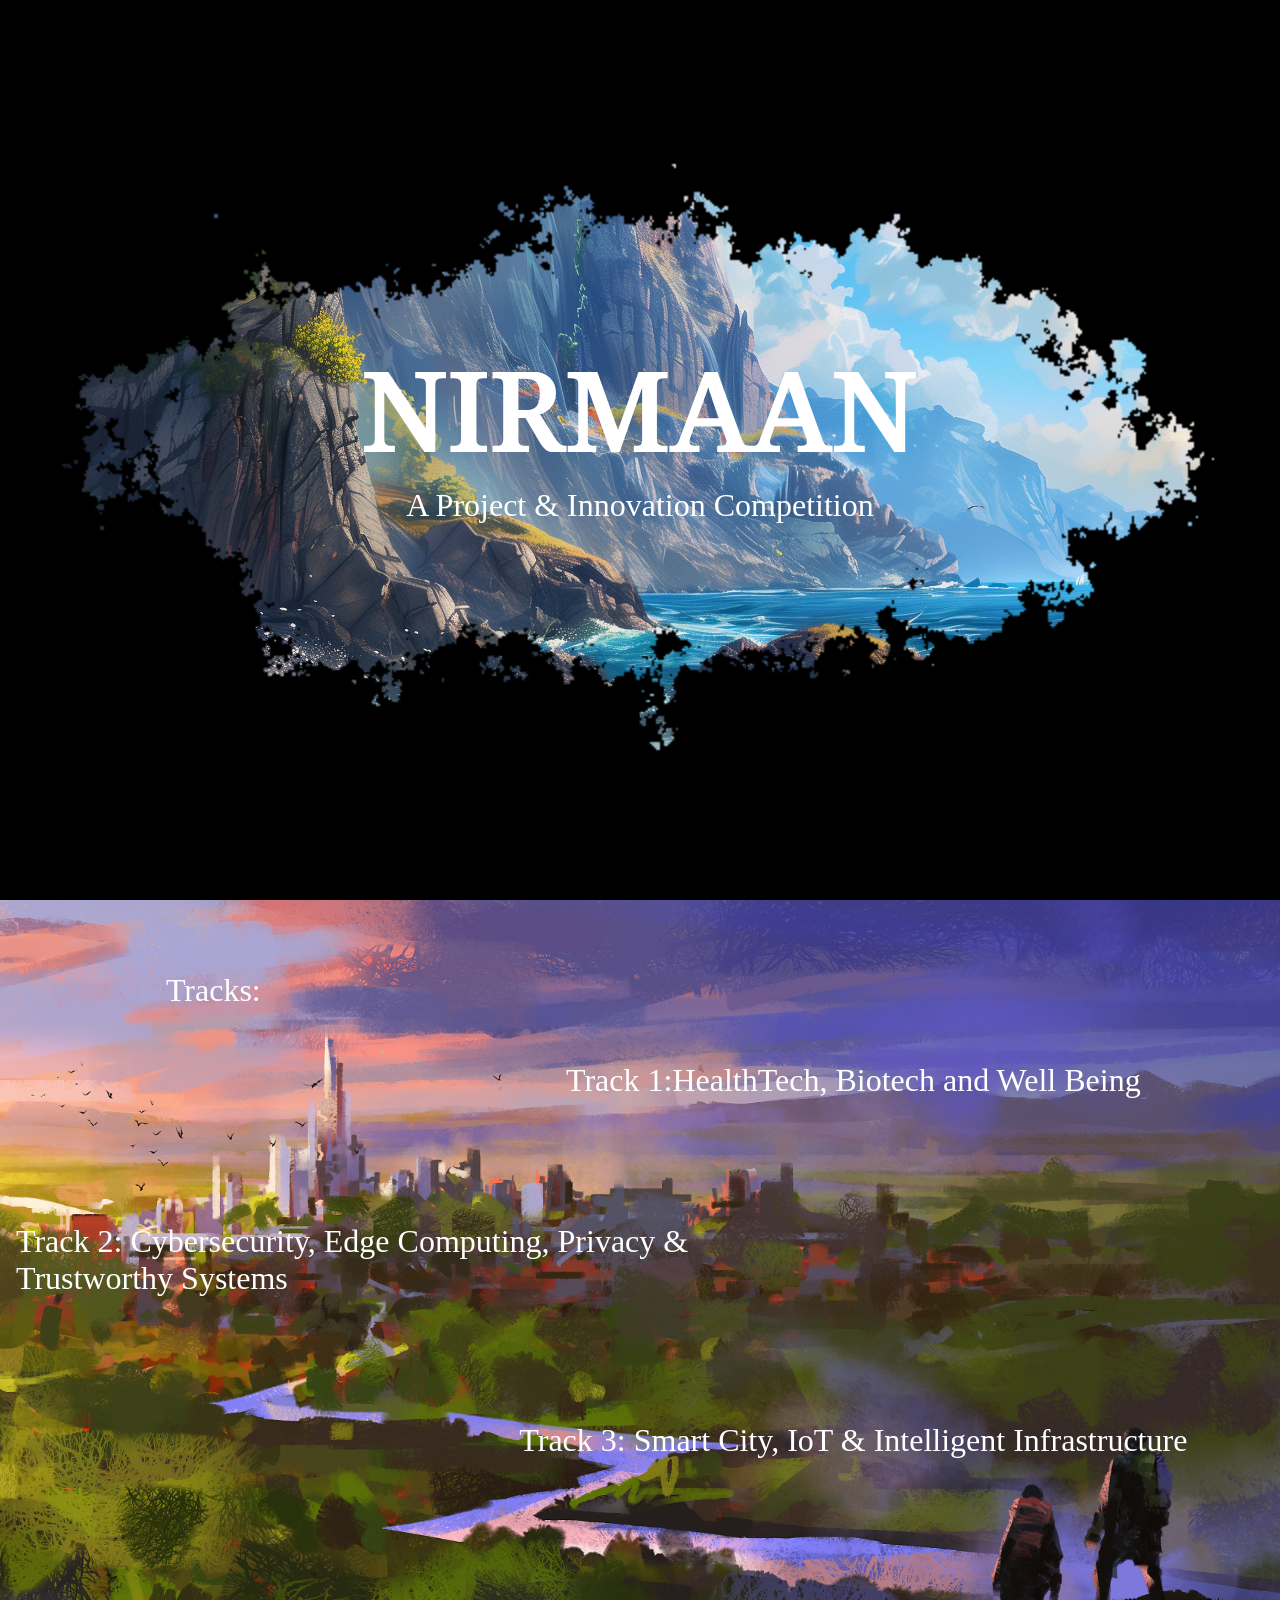
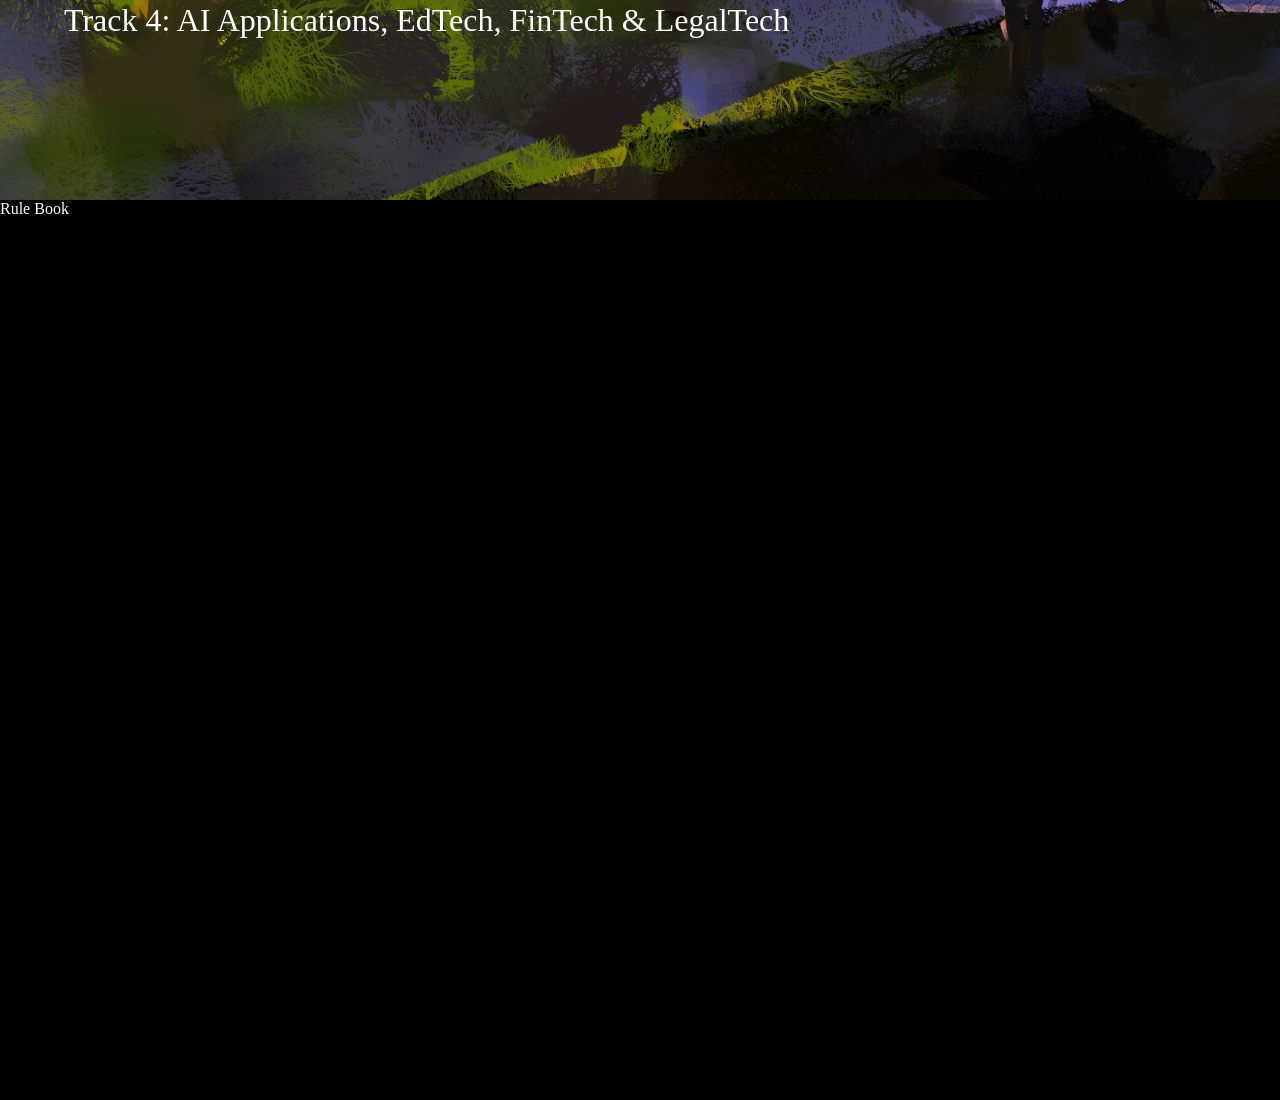
==== index.html @ b022bdc8 "first commit" ====
<!DOCTYPE html>
<html lang="en">

<head>
    <meta charset="UTF-8">
    <meta name="viewport" content="width=device-width, initial-scale=1.0">
    <title>Document</title>
    <link rel="stylesheet" href="style.css">
</head>

<body>
    <section>
        <div class="banner">
            <div class="content">
                <div class="title">
                    <svg xmlns="http://www.w3.org/2000/svg" viewBox="0 17.700000762939453 245.1999969482422 35.70000076293945"
                        data-asc="1.068" width="280" height="40">
                        <defs/>
                        <g fill="#ffffff">
                            <g transform="translate(0, 0)">
                                <path
                                    d="M0 53.40L0 51.15L1.05 51.15Q2.10 51.15 2.92 50.90Q3.75 50.65 4.25 49.90Q4.75 49.15 4.75 47.65L4.75 23.25Q4.75 21.80 4.23 21.10Q3.70 20.40 2.88 20.18Q2.05 19.95 1.05 19.95L0 19.95L0 17.70L9.70 17.70L27.55 44.60L27.55 23.25Q27.55 21.80 27.03 21.10Q26.50 20.40 25.68 20.18Q24.85 19.95 23.85 19.95L22.80 19.95L22.80 17.70L35.50 17.70L35.50 19.95L34.45 19.95Q33.45 19.95 32.60 20.20Q31.75 20.45 31.25 21.18Q30.75 21.90 30.75 23.45L30.75 53.40L26.95 53.40L8 24.95L8 47.65Q8 49.15 8.48 49.90Q8.95 50.65 9.80 50.90Q10.65 51.15 11.65 51.15L12.70 51.15L12.70 53.40L0 53.40ZM38.50 53.40L38.50 51.15L39.55 51.15Q40.60 51.15 41.42 50.90Q42.25 50.65 42.75 49.90Q43.25 49.15 43.25 47.65L43.25 23.45Q43.25 21.90 42.75 21.18Q42.25 20.45 41.42 20.20Q40.60 19.95 39.55 19.95L38.50 19.95L38.50 17.70L53.80 17.70L53.80 19.95L52.75 19.95Q51.75 19.95 50.90 20.20Q50.05 20.45 49.58 21.18Q49.10 21.90 49.10 23.45L49.10 47.65Q49.10 49.15 49.58 49.90Q50.05 50.65 50.90 50.90Q51.75 51.15 52.75 51.15L53.80 51.15L53.80 53.40L38.50 53.40ZM57.30 53.40L57.30 51.15L58.35 51.15Q59.35 51.15 60.17 50.93Q61 50.70 61.52 50.00Q62.05 49.30 62.05 47.90L62.05 23.25Q62.05 21.80 61.52 21.10Q61 20.40 60.17 20.18Q59.35 19.95 58.35 19.95L57.30 19.95L57.30 17.70L71.50 17.70Q75.95 17.70 78.85 18.78Q81.75 19.85 83.17 21.95Q84.60 24.05 84.60 27.25Q84.60 29.90 83.53 31.73Q82.45 33.55 80.80 34.68Q79.15 35.80 77.40 36.45L84 47.10Q85.30 49.15 86.47 50.15Q87.65 51.15 89.15 51.15L89.35 51.15L89.35 53.40L88.35 53.40Q85.30 53.40 83.50 53.08Q81.70 52.75 80.58 51.78Q79.45 50.80 78.30 48.90L71.80 37.70L67.85 37.70L67.85 47.90Q67.85 49.30 68.38 50.00Q68.90 50.70 69.72 50.93Q70.55 51.15 71.55 51.15L72.60 51.15L72.60 53.40L57.30 53.40M71.20 35.20Q75.30 35.20 76.85 33.28Q78.40 31.35 78.40 27.55Q78.40 24.90 77.67 23.30Q76.95 21.70 75.35 20.98Q73.75 20.25 71.10 20.25L67.85 20.25L67.85 35.20L71.20 35.20ZM90.80 53.40L90.80 51.15L91.85 51.15Q92.85 51.15 93.67 50.93Q94.50 50.70 95.02 50.00Q95.55 49.30 95.55 47.90L95.55 23.25Q95.55 21.80 95.02 21.10Q94.50 20.40 93.67 20.18Q92.85 19.95 91.85 19.95L90.80 19.95L90.80 17.70L103.05 17.70L112.80 45.05L122.45 17.70L134.40 17.70L134.40 19.95L133.35 19.95Q132.35 19.95 131.50 20.20Q130.65 20.45 130.15 21.18Q129.65 21.90 129.65 23.45L129.65 47.65Q129.65 49.15 130.15 49.90Q130.65 50.65 131.50 50.90Q132.35 51.15 133.35 51.15L134.40 51.15L134.40 53.40L120.35 53.40L120.35 51.15L120.60 51.15Q121.65 51.15 122.42 50.93Q123.20 50.70 123.60 50.05Q124 49.40 124.05 48.10L124.05 21.80L113 53.40L110.10 53.40L98.80 21.85L98.80 47.65Q98.80 49.15 99.22 49.90Q99.65 50.65 100.47 50.90Q101.30 51.15 102.40 51.15L102.60 51.15L102.60 53.40L90.80 53.40ZM136.20 53.40L136.20 51.15L137.05 51.15Q138.05 51.15 138.68 50.85Q139.30 50.55 139.83 49.73Q140.35 48.90 140.90 47.30L151.95 17.70L156.65 17.70L167.70 48.25Q168.15 49.40 168.63 50.03Q169.10 50.65 169.78 50.90Q170.45 51.15 171.35 51.15L172.05 51.15L172.05 53.40L157.55 53.40L157.55 51.15L158.90 51.15Q160.20 51.15 160.95 50.60Q161.70 50.05 161.70 48.85Q161.70 48.55 161.65 48.25Q161.60 47.95 161.50 47.60Q161.40 47.25 161.30 46.95L159.35 41.50L146.45 41.50L144.70 46.50Q144.55 46.90 144.45 47.33Q144.35 47.75 144.28 48.13Q144.20 48.50 144.20 48.85Q144.20 50.00 145 50.58Q145.80 51.15 147.20 51.15L148.65 51.15L148.65 53.40L136.20 53.40M147.45 38.85L158.40 38.85L155.45 30.25Q155 28.85 154.53 27.50Q154.05 26.15 153.70 24.88Q153.35 23.60 153.05 22.40Q152.75 23.60 152.43 24.78Q152.10 25.95 151.68 27.18Q151.25 28.40 150.70 29.85L147.45 38.85ZM172.10 53.40L172.10 51.15L172.95 51.15Q173.95 51.15 174.58 50.85Q175.20 50.55 175.73 49.73Q176.25 48.90 176.80 47.30L187.85 17.70L192.55 17.70L203.60 48.25Q204.05 49.40 204.53 50.03Q205 50.65 205.68 50.90Q206.35 51.15 207.25 51.15L207.95 51.15L207.95 53.40L193.45 53.40L193.45 51.15L194.80 51.15Q196.10 51.15 196.85 50.60Q197.60 50.05 197.60 48.85Q197.60 48.55 197.55 48.25Q197.50 47.95 197.40 47.60Q197.30 47.25 197.20 46.95L195.25 41.50L182.35 41.50L180.60 46.50Q180.45 46.90 180.35 47.33Q180.25 47.75 180.18 48.13Q180.10 48.50 180.10 48.85Q180.10 50.00 180.90 50.58Q181.70 51.15 183.10 51.15L184.55 51.15L184.55 53.40L172.10 53.40M183.35 38.85L194.30 38.85L191.35 30.25Q190.90 28.85 190.43 27.50Q189.95 26.15 189.60 24.88Q189.25 23.60 188.95 22.40Q188.65 23.60 188.33 24.78Q188 25.95 187.58 27.18Q187.15 28.40 186.60 29.85L183.35 38.85ZM209.70 53.40L209.70 51.15L210.75 51.15Q211.80 51.15 212.63 50.90Q213.45 50.65 213.95 49.90Q214.45 49.15 214.45 47.65L214.45 23.25Q214.45 21.80 213.93 21.10Q213.40 20.40 212.58 20.18Q211.75 19.95 210.75 19.95L209.70 19.95L209.70 17.70L219.40 17.70L237.25 44.60L237.25 23.25Q237.25 21.80 236.73 21.10Q236.20 20.40 235.38 20.18Q234.55 19.95 233.55 19.95L232.50 19.95L232.50 17.70L245.20 17.70L245.20 19.95L244.15 19.95Q243.15 19.95 242.30 20.20Q241.45 20.45 240.95 21.18Q240.45 21.90 240.45 23.45L240.45 53.40L236.65 53.40L217.70 24.95L217.70 47.65Q217.70 49.15 218.18 49.90Q218.65 50.65 219.50 50.90Q220.35 51.15 221.35 51.15L222.40 51.15L222.40 53.40L209.70 53.40Z" />
                            </g>
                        </g>
                    </svg>
                </div>
                <p>A Project & Innovation Competition</p>
            </div>
        </div>
    </section>
    <section>
        <div class="full-page list">
                <div class="list-container">
                    <div >
                        Tracks:
                    </div>
                </div>
                <div class="list-container">
                    <div class="autoBlur">
                        Track 1:HealthTech, Biotech and Well Being
                    </div>
                </div>
                <div class="list-container">
                    <div class="autoBlur">
                        Track 2: Cybersecurity, Edge Computing, Privacy & Trustworthy Systems
                    </div>
                </div>
                <div class="list-container">
                    <div class="autoBlur">
                        Track 3: Smart City, IoT & Intelligent Infrastructure
                    </div>
                </div>
                <div class="list-container">
                    <div class="autoBlur">
                        Track 4: AI Applications, EdTech, FinTech & LegalTech
                    </div>
                </div>
        </div>
    </section>
    <section class="full-page">
        <div>Rule Book</div>
    </section>
</body>

</html>
---- style.css ----
body {
    margin: 0;
    background-color: black;
    color: white;
    padding: 0;
}

.banner {
    display: flex;
    justify-content: center;
    align-items: center;
    height: 100vh;
}

.banner .content .title {
    font-family: Georgia, 'Times New Roman', Times, serif;
    font-size: 6rem;
}

.content {
    display: flex;
    flex-direction: column;
    justify-items: center;
    align-items: center;
}

p {
    font-size: 2rem;
}

.banner::before {
    content: '';
    position: absolute;
    inset: 0;
    background-image: url(modern_bg.jpg);
    background-size: cover;
    background-position: center;
    z-index: -1;

    mask-image: url(ink_mask.gif);
    mask-size: cover;
    mask-position: center;
}

svg {
    scale: 2;
}

svg path {
    fill: transparent;
    stroke: #fff;
    stroke-width: 1;
    stroke-dasharray: 330;
    stroke-dashoffset: 330;
    animation: textAnimation 4.5s ease-in-out forwards;
}

@keyframes textAnimation {
    0% {
        stroke-dashoffset: 330;
    }

    80% {
        fill: transparent;
    }

    100% {
        fill: white;
        stroke-dashoffset: 0;
    }
}

.full-page {
    height: 100vh;
    width: 100%;
}

.list {
    background-image: url(modern_bg3.jpg);
    background-size: cover;
    background-position: center;

    display: grid;
    grid-template-columns: 1fr 1fr 1fr;
    grid-template-rows: repeat(5, 1fr);
    align-items: center;
    justify-items: center;
}

.list-container {
    font-size: 2rem;
    padding: 1rem;
}

.list-container:nth-child(2) {
    grid-column: 2/span 2;
    grid-row: 1 / span 2;
}

.list-container:nth-child(3) {
    grid-column: 1/span 2;
    grid-row: 2 / span 2;
}

.list-container:nth-child(4) {
    grid-column: 2/span 2;
    grid-row: 3 / span 2;
}

.list-container:nth-child(5) {
    grid-column: 1/span 2;
    grid-row: 4 / span 2;
}

.autoBlur{
    animation: autoBlurAnimation both;
    animation-timeline: view();
}

@keyframes autoBlurAnimation {
    0%{
        filter: blur(20px);
    }
    45%,55%{
        filter: blur(0px);
    }
    100%{
        filter: blur(20px);
    }
}

@media (max-width: 600px) {
    svg {
        scale: 1.5;
    }

    p {
        font-size: 1.5rem;
    }

    .list{
        grid-template-columns: 1fr;
        grid-template-rows: repeat(6,1fr);
    }

    .list-container:nth-child(1) {
        grid-column: 1/span 2;
        grid-row: 1 / span 2;
    }

    .list-container:nth-child(2) {
        grid-column: 1/span 2;
        grid-row: 2 / span 2;
    }

    .list-container:nth-child(3) {
        grid-column: 1/span 2;
        grid-row: 3 / span 2;
    }

    .list-container:nth-child(4) {
        grid-column: 1/span 2;
        grid-row: 4 / span 2;
    }

    .list-container:nth-child(5) {
        grid-column: 1/span 2;
        grid-row: 5 / span 2;
    }
}
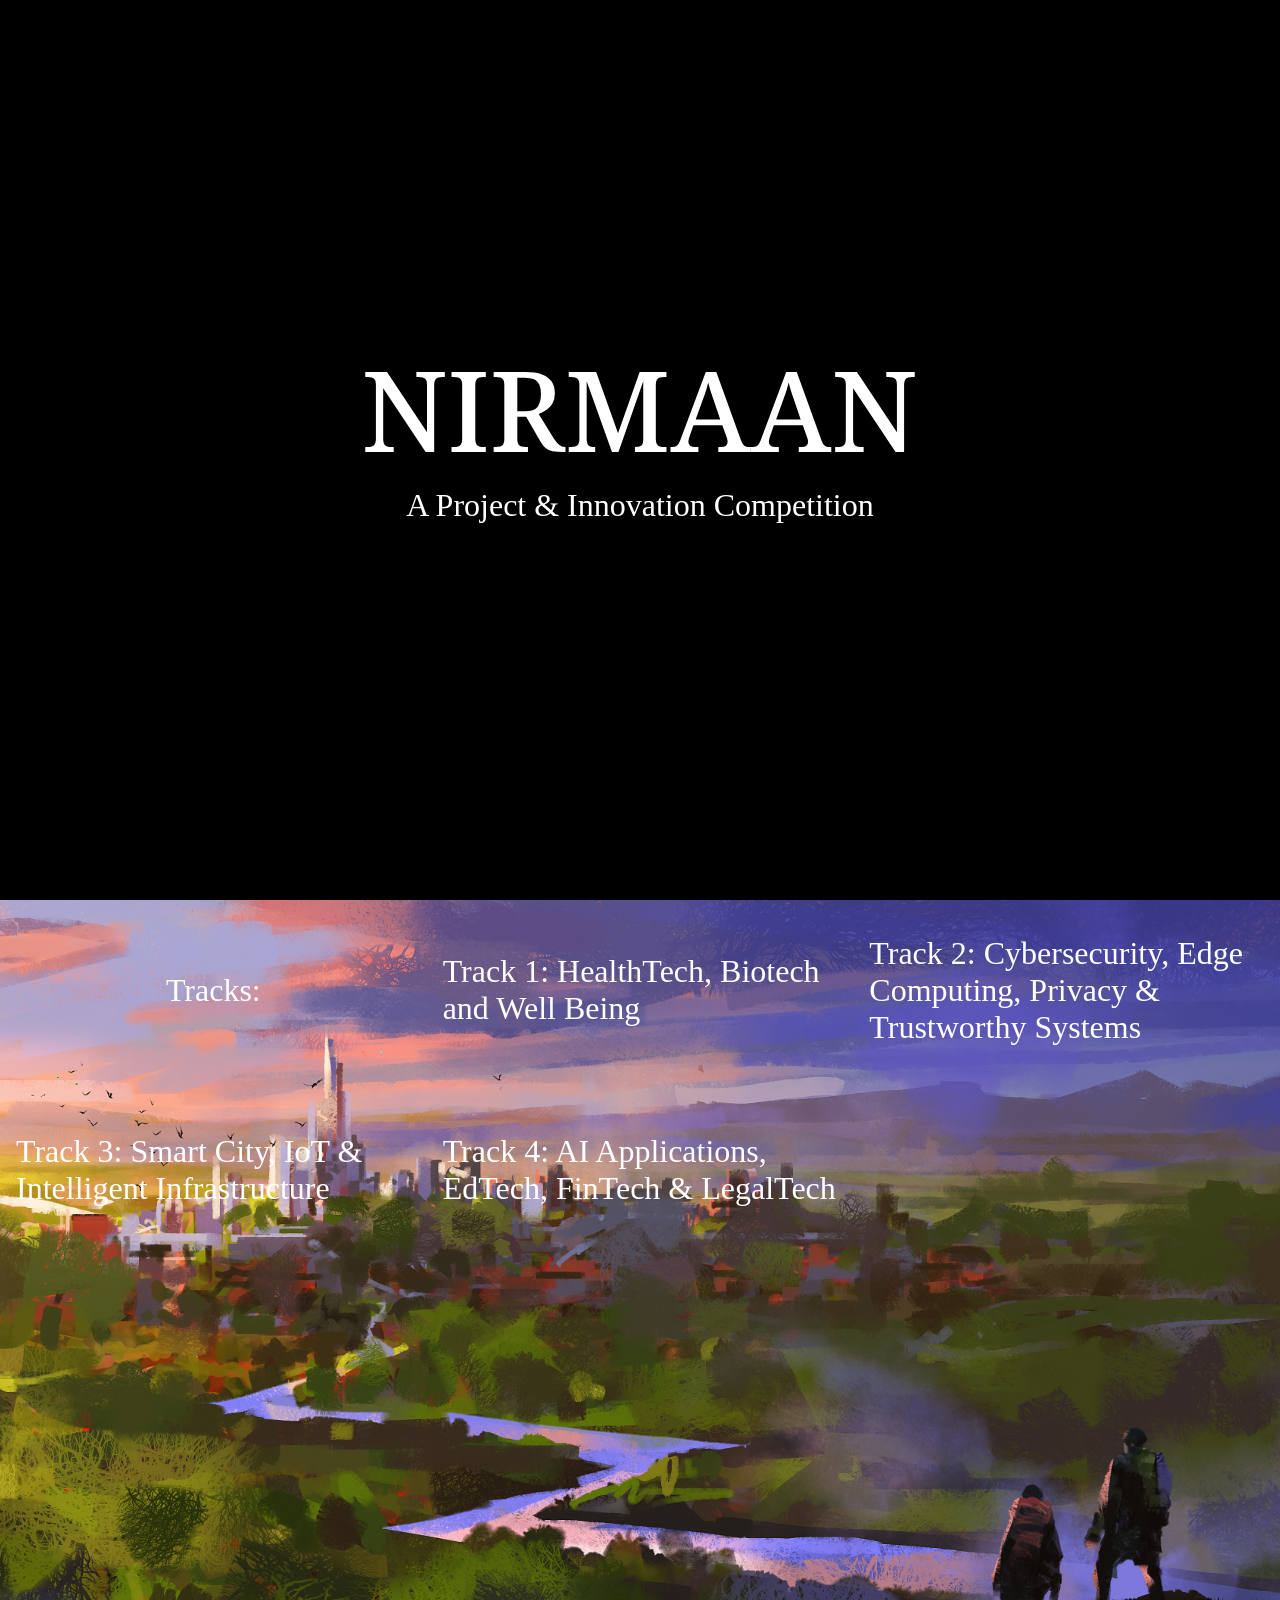
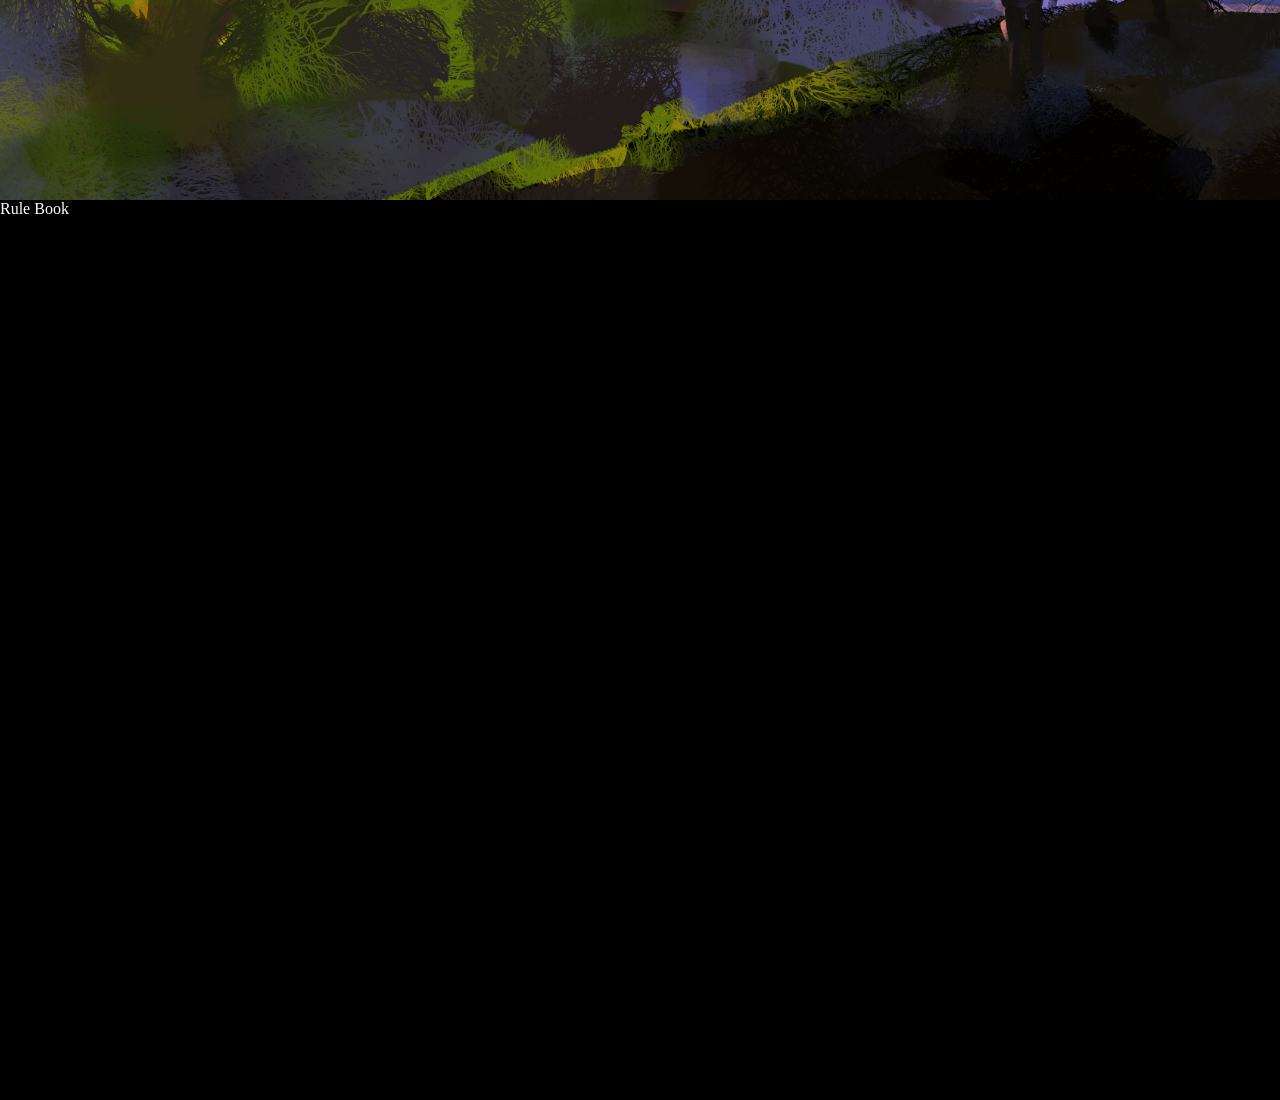
==== commit 270dcb5a: "vid hero done bhai isko badme upscale kardo" ====
--- a/index.html
+++ b/index.html
@@ -4,18 +4,27 @@
 <head>
     <meta charset="UTF-8">
     <meta name="viewport" content="width=device-width, initial-scale=1.0">
-    <title>Document</title>
+    <title>Banner Video Mask</title>
     <link rel="stylesheet" href="style.css">
 </head>
 
 <body>
     <section>
         <div class="banner">
+
+            <!-- Background Video -->
+            <video id="bgVideo" class="bg-video" autoplay muted playsinline loop onloadedmetadata="this.playbackRate = 1">
+                <source src="vid.mp4" type="video/mp4">
+            </video>
+
+
             <div class="content">
                 <div class="title">
+
+                    <!-- Your SVG -->
                     <svg xmlns="http://www.w3.org/2000/svg" viewBox="0 17.700000762939453 245.1999969482422 35.70000076293945"
                         data-asc="1.068" width="280" height="40">
-                        <defs/>
+                        <defs />
                         <g fill="#ffffff">
                             <g transform="translate(0, 0)">
                                 <path
@@ -28,35 +37,33 @@
             </div>
         </div>
     </section>
+
+
     <section>
         <div class="full-page list">
-                <div class="list-container">
-                    <div >
-                        Tracks:
-                    </div>
-                </div>
-                <div class="list-container">
-                    <div class="autoBlur">
-                        Track 1:HealthTech, Biotech and Well Being
-                    </div>
-                </div>
-                <div class="list-container">
-                    <div class="autoBlur">
-                        Track 2: Cybersecurity, Edge Computing, Privacy & Trustworthy Systems
-                    </div>
-                </div>
-                <div class="list-container">
-                    <div class="autoBlur">
-                        Track 3: Smart City, IoT & Intelligent Infrastructure
-                    </div>
-                </div>
-                <div class="list-container">
-                    <div class="autoBlur">
-                        Track 4: AI Applications, EdTech, FinTech & LegalTech
-                    </div>
-                </div>
+
+            <div class="list-container">Tracks:</div>
+
+            <div class="list-container autoBlur">
+                Track 1: HealthTech, Biotech and Well Being
+            </div>
+
+            <div class="list-container autoBlur">
+                Track 2: Cybersecurity, Edge Computing, Privacy & Trustworthy Systems
+            </div>
+
+            <div class="list-container autoBlur">
+                Track 3: Smart City, IoT & Intelligent Infrastructure
+            </div>
+
+            <div class="list-container autoBlur">
+                Track 4: AI Applications, EdTech, FinTech & LegalTech
+            </div>
+
         </div>
     </section>
+
+
     <section class="full-page">
         <div>Rule Book</div>
     </section>
--- a/style.css
+++ b/style.css
@@ -5,48 +5,60 @@
     padding: 0;
 }
 
+/* ================= Banner ================= */
+
 .banner {
+    position: relative;
     display: flex;
     justify-content: center;
     align-items: center;
     height: 100vh;
+    overflow: hidden;
 }
 
-.banner .content .title {
-    font-family: Georgia, 'Times New Roman', Times, serif;
-    font-size: 6rem;
+/* Video background */
+.bg-video {
+    position: absolute;
+    inset: 0;
+    width: 100%;
+    height: 100%;
+    object-fit: cover;
+    z-index: -1;
+
+    mask-image: url(ink_mask.gif);
+    mask-size: cover;
+    mask-position: center;
+    mask-repeat: no-repeat;
+
+    -webkit-mask-image: url(ink_mask.gif);
+    /* Safari support */
+    -webkit-mask-size: cover;
+    -webkit-mask-position: center;
+    -webkit-mask-repeat: no-repeat;
 }
 
 .content {
     display: flex;
     flex-direction: column;
-    justify-items: center;
     align-items: center;
+}
+
+.banner .title {
+    font-family: Georgia, 'Times New Roman', Times, serif;
+    font-size: 6rem;
 }
 
 p {
     font-size: 2rem;
 }
 
-.banner::before {
-    content: '';
-    position: absolute;
-    inset: 0;
-    background-image: url(modern_bg.jpg);
-    background-size: cover;
-    background-position: center;
-    z-index: -1;
-
-    mask-image: url(ink_mask.gif);
-    mask-size: cover;
-    mask-position: center;
-}
+/* ================= SVG Animation ================= */
 
 svg {
     scale: 2;
 }
 
-svg path {
+.text-path {
     fill: transparent;
     stroke: #fff;
     stroke-width: 1;
@@ -70,6 +82,8 @@
     }
 }
 
+/* ================= Sections ================= */
+
 .full-page {
     height: 100vh;
     width: 100%;
@@ -92,44 +106,31 @@
     padding: 1rem;
 }
 
-.list-container:nth-child(2) {
-    grid-column: 2/span 2;
-    grid-row: 1 / span 2;
-}
-
-.list-container:nth-child(3) {
-    grid-column: 1/span 2;
-    grid-row: 2 / span 2;
-}
-
-.list-container:nth-child(4) {
-    grid-column: 2/span 2;
-    grid-row: 3 / span 2;
-}
-
-.list-container:nth-child(5) {
-    grid-column: 1/span 2;
-    grid-row: 4 / span 2;
-}
-
-.autoBlur{
+/* Scroll blur effect */
+.autoBlur {
     animation: autoBlurAnimation both;
     animation-timeline: view();
 }
 
 @keyframes autoBlurAnimation {
-    0%{
+    0% {
         filter: blur(20px);
     }
-    45%,55%{
+
+    45%,
+    55% {
         filter: blur(0px);
     }
-    100%{
+
+    100% {
         filter: blur(20px);
     }
 }
 
+/* ================= Mobile ================= */
+
 @media (max-width: 600px) {
+
     svg {
         scale: 1.5;
     }
@@ -138,33 +139,7 @@
         font-size: 1.5rem;
     }
 
-    .list{
+    .list {
         grid-template-columns: 1fr;
-        grid-template-rows: repeat(6,1fr);
-    }
-
-    .list-container:nth-child(1) {
-        grid-column: 1/span 2;
-        grid-row: 1 / span 2;
-    }
-
-    .list-container:nth-child(2) {
-        grid-column: 1/span 2;
-        grid-row: 2 / span 2;
-    }
-
-    .list-container:nth-child(3) {
-        grid-column: 1/span 2;
-        grid-row: 3 / span 2;
-    }
-
-    .list-container:nth-child(4) {
-        grid-column: 1/span 2;
-        grid-row: 4 / span 2;
-    }
-
-    .list-container:nth-child(5) {
-        grid-column: 1/span 2;
-        grid-row: 5 / span 2;
     }
 }
